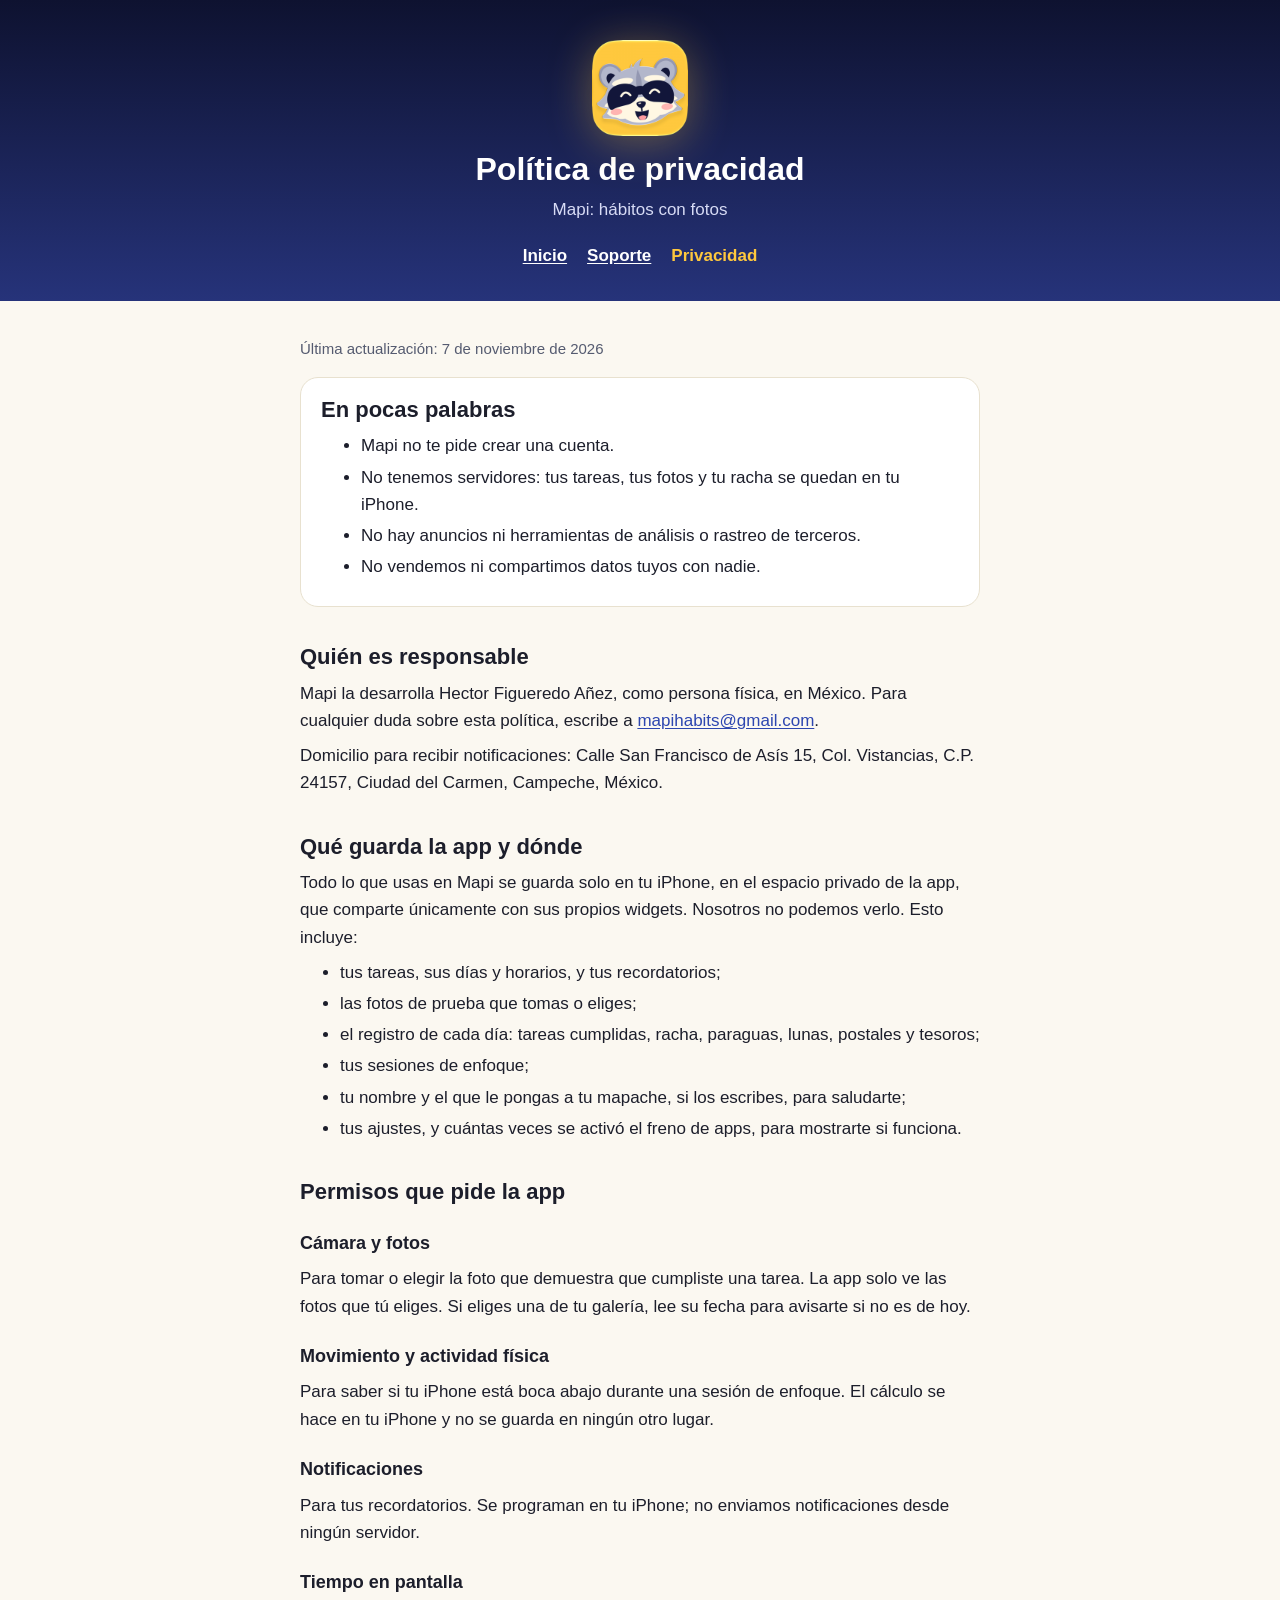
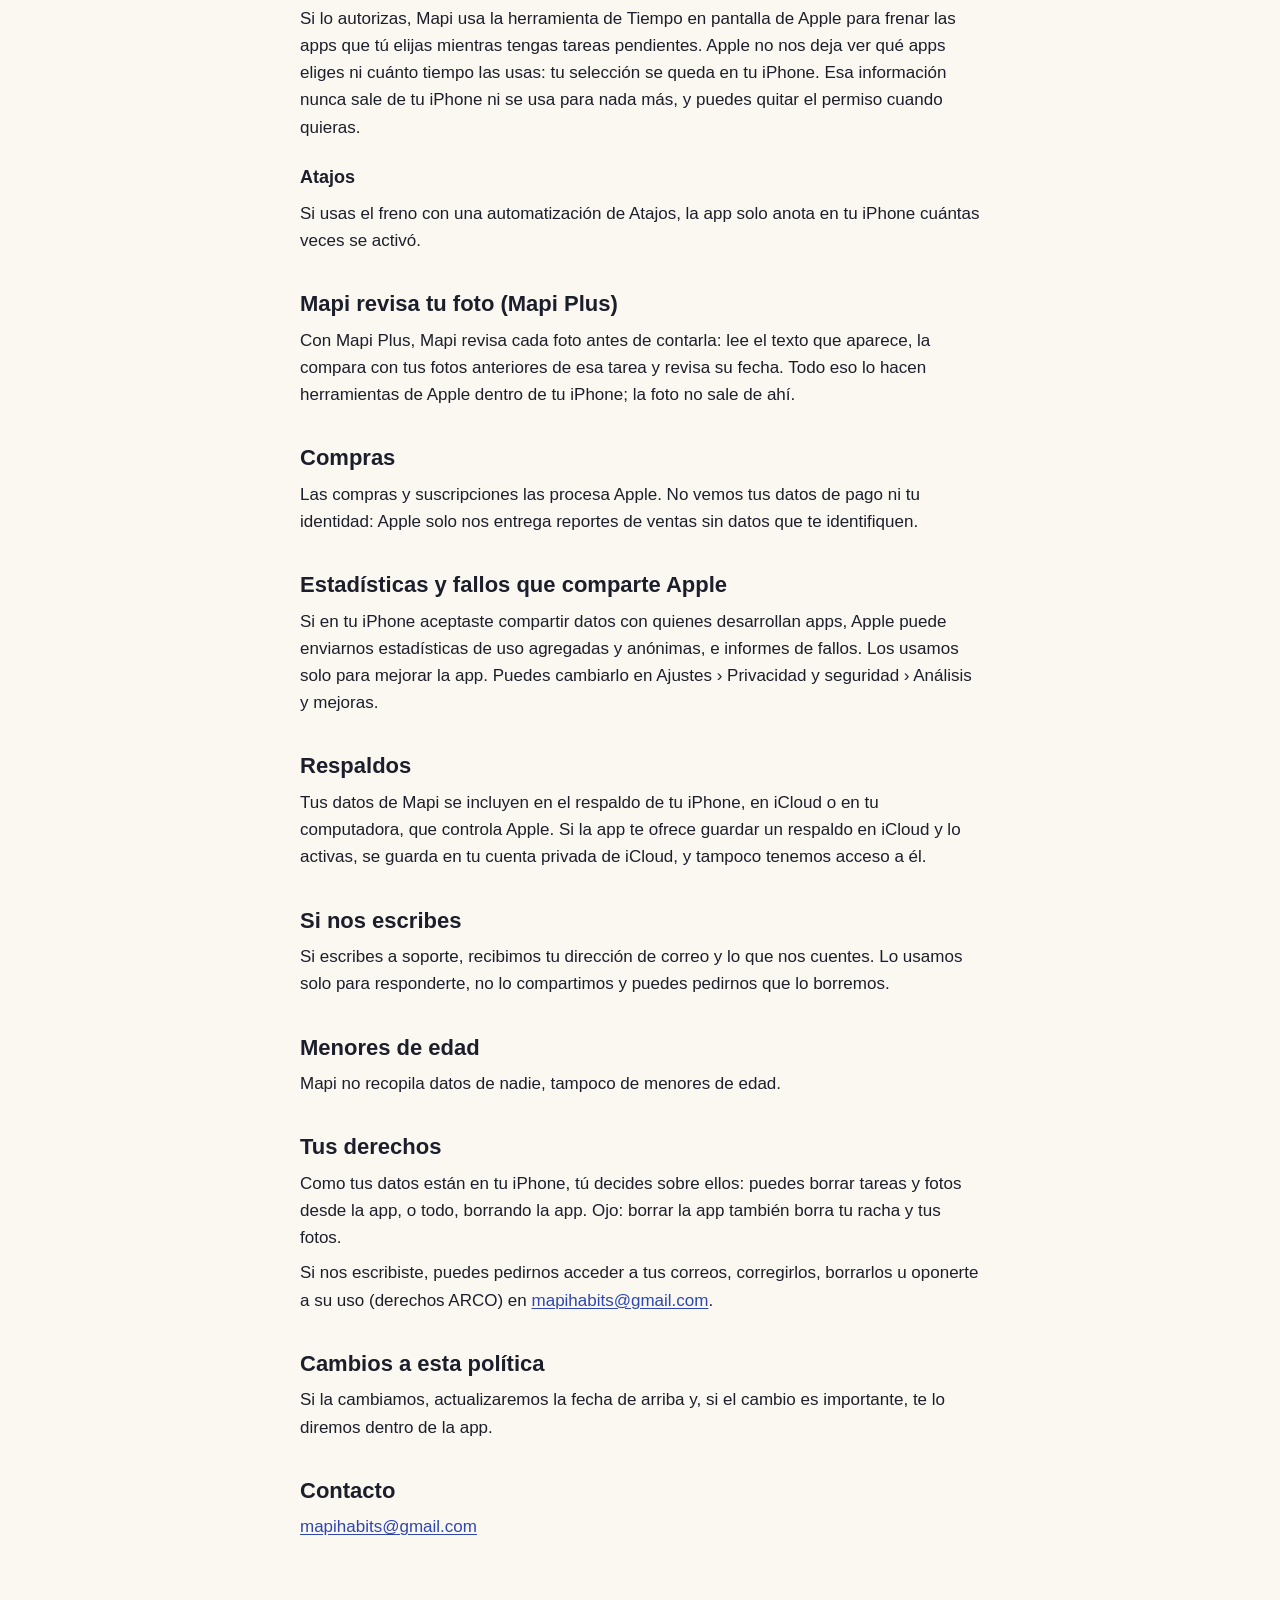
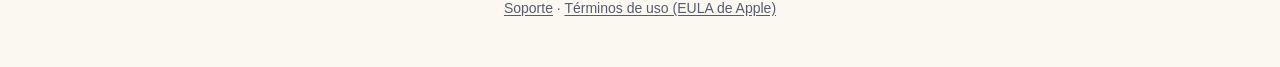
==== privacidad.html @ 9e290de6 "Sitio de Mapi: portada, privacidad y soporte Co-Authored-By: Claude Opus 5.5 <noreply@anthropic.com>" ====
<!DOCTYPE html>
<html lang="es-MX">
<head>
  <meta charset="utf-8">
  <meta name="viewport" content="width=device-width, initial-scale=1">
  <title>Política de privacidad · Mapi: hábitos con fotos</title>
  <meta name="description" content="Cómo cuida tus datos Mapi: hábitos con fotos. Sin cuentas, sin servidores y sin anuncios: todo se queda en tu iPhone.">
  <link rel="icon" href="mapi.png">
  <link rel="stylesheet" href="estilo.css">
</head>
<body>
  <header class="cielo">
    <img src="mapi.png" alt="">
    <h1>Política de privacidad</h1>
    <p>Mapi: hábitos con fotos</p>
    <nav aria-label="Páginas">
      <a href="index.html">Inicio</a>
      <a href="soporte.html">Soporte</a>
      <a href="privacidad.html" aria-current="page">Privacidad</a>
    </nav>
  </header>

  <main>
    <p class="nota">Última actualización: 7 de noviembre de 2026</p>

    <section class="tarjeta">
      <h2>En pocas palabras</h2>
      <ul>
        <li>Mapi no te pide crear una cuenta.</li>
        <li>No tenemos servidores: tus tareas, tus fotos y tu racha se quedan en tu iPhone.</li>
        <li>No hay anuncios ni herramientas de análisis o rastreo de terceros.</li>
        <li>No vendemos ni compartimos datos tuyos con nadie.</li>
      </ul>
    </section>

    <h2>Quién es responsable</h2>
    <p>Mapi la desarrolla Hector Figueredo Añez, como persona física, en México. Para cualquier duda sobre esta política, escribe a <a href="mailto:mapihabits@gmail.com">mapihabits@gmail.com</a>.</p>
    <p>Domicilio para recibir notificaciones: Calle San Francisco de Asís 15, Col. Vistancias, C.P. 24157, Ciudad del Carmen, Campeche, México.</p>

    <h2>Qué guarda la app y dónde</h2>
    <p>Todo lo que usas en Mapi se guarda solo en tu iPhone, en el espacio privado de la app, que comparte únicamente con sus propios widgets. Nosotros no podemos verlo. Esto incluye:</p>
    <ul>
      <li>tus tareas, sus días y horarios, y tus recordatorios;</li>
      <li>las fotos de prueba que tomas o eliges;</li>
      <li>el registro de cada día: tareas cumplidas, racha, paraguas, lunas, postales y tesoros;</li>
      <li>tus sesiones de enfoque;</li>
      <li>tu nombre y el que le pongas a tu mapache, si los escribes, para saludarte;</li>
      <li>tus ajustes, y cuántas veces se activó el freno de apps, para mostrarte si funciona.</li>
    </ul>

    <h2>Permisos que pide la app</h2>
    <h3>Cámara y fotos</h3>
    <p>Para tomar o elegir la foto que demuestra que cumpliste una tarea. La app solo ve las fotos que tú eliges. Si eliges una de tu galería, lee su fecha para avisarte si no es de hoy.</p>
    <h3>Movimiento y actividad física</h3>
    <p>Para saber si tu iPhone está boca abajo durante una sesión de enfoque. El cálculo se hace en tu iPhone y no se guarda en ningún otro lugar.</p>
    <h3>Notificaciones</h3>
    <p>Para tus recordatorios. Se programan en tu iPhone; no enviamos notificaciones desde ningún servidor.</p>
    <h3>Tiempo en pantalla</h3>
    <p>Si lo autorizas, Mapi usa la herramienta de Tiempo en pantalla de Apple para frenar las apps que tú elijas mientras tengas tareas pendientes. Apple no nos deja ver qué apps eliges ni cuánto tiempo las usas: tu selección se queda en tu iPhone. Esa información nunca sale de tu iPhone ni se usa para nada más, y puedes quitar el permiso cuando quieras.</p>
    <h3>Atajos</h3>
    <p>Si usas el freno con una automatización de Atajos, la app solo anota en tu iPhone cuántas veces se activó.</p>

    <h2>Mapi revisa tu foto (Mapi Plus)</h2>
    <p>Con Mapi Plus, Mapi revisa cada foto antes de contarla: lee el texto que aparece, la compara con tus fotos anteriores de esa tarea y revisa su fecha. Todo eso lo hacen herramientas de Apple dentro de tu iPhone; la foto no sale de ahí.</p>

    <h2>Compras</h2>
    <p>Las compras y suscripciones las procesa Apple. No vemos tus datos de pago ni tu identidad: Apple solo nos entrega reportes de ventas sin datos que te identifiquen.</p>

    <h2>Estadísticas y fallos que comparte Apple</h2>
    <p>Si en tu iPhone aceptaste compartir datos con quienes desarrollan apps, Apple puede enviarnos estadísticas de uso agregadas y anónimas, e informes de fallos. Los usamos solo para mejorar la app. Puedes cambiarlo en Ajustes › Privacidad y seguridad › Análisis y mejoras.</p>

    <h2>Respaldos</h2>
    <p>Tus datos de Mapi se incluyen en el respaldo de tu iPhone, en iCloud o en tu computadora, que controla Apple. Si la app te ofrece guardar un respaldo en iCloud y lo activas, se guarda en tu cuenta privada de iCloud, y tampoco tenemos acceso a él.</p>

    <h2>Si nos escribes</h2>
    <p>Si escribes a soporte, recibimos tu dirección de correo y lo que nos cuentes. Lo usamos solo para responderte, no lo compartimos y puedes pedirnos que lo borremos.</p>

    <h2>Menores de edad</h2>
    <p>Mapi no recopila datos de nadie, tampoco de menores de edad.</p>

    <h2>Tus derechos</h2>
    <p>Como tus datos están en tu iPhone, tú decides sobre ellos: puedes borrar tareas y fotos desde la app, o todo, borrando la app. Ojo: borrar la app también borra tu racha y tus fotos.</p>
    <p>Si nos escribiste, puedes pedirnos acceder a tus correos, corregirlos, borrarlos u oponerte a su uso (derechos ARCO) en <a href="mailto:mapihabits@gmail.com">mapihabits@gmail.com</a>.</p>

    <h2>Cambios a esta política</h2>
    <p>Si la cambiamos, actualizaremos la fecha de arriba y, si el cambio es importante, te lo diremos dentro de la app.</p>

    <h2>Contacto</h2>
    <p><a href="mailto:mapihabits@gmail.com">mapihabits@gmail.com</a></p>
  </main>

  <footer>
    <p><a href="soporte.html">Soporte</a> · <a href="https://www.apple.com/legal/internet-services/itunes/dev/stdeula/">Términos de uso (EULA de Apple)</a></p>
  </footer>
</body>
</html>
---- estilo.css ----
/* Mapi: hábitos con fotos. Estilo compartido de la portada, la privacidad y el soporte. */
:root {
  color-scheme: light dark;
  --cielo-1: #0E1230;
  --cielo-2: #26337A;
  --luna: #FFC83D;
  --fondo: #FBF8F1;
  --tarjeta: #FFFFFF;
  --texto: #1C1E2B;
  --suave: #555B70;
  --borde: #E8E1CF;
  --enlace: #2D46B0;
  --pendiente: #FFE9A6;
}

@media (prefers-color-scheme: dark) {
  :root {
    --fondo: #0B0F28;
    --tarjeta: #151A3D;
    --texto: #F3F1EA;
    --suave: #B9BCD0;
    --borde: #283063;
    --enlace: #FFD666;
    --pendiente: #5A4710;
  }
}

* { box-sizing: border-box; }

body {
  margin: 0;
  background: var(--fondo);
  color: var(--texto);
  font: 17px/1.6 -apple-system, BlinkMacSystemFont, "Segoe UI", Roboto, "Helvetica Neue", Arial, sans-serif;
  -webkit-text-size-adjust: 100%;
}

a { color: var(--enlace); text-underline-offset: 2px; }
a:focus-visible, summary:focus-visible {
  outline: 3px solid var(--luna);
  outline-offset: 2px;
  border-radius: 4px;
}

.cielo {
  background: linear-gradient(180deg, var(--cielo-1) 0%, var(--cielo-2) 100%);
  color: #FFFFFF;
  text-align: center;
  padding: 40px 20px 32px;
}
.cielo img {
  display: block;
  width: 96px;
  height: 96px;
  margin: 0 auto 14px;
  filter: drop-shadow(0 6px 22px rgba(255, 200, 61, 0.35));
}
.cielo h1 {
  margin: 0;
  font-family: ui-rounded, "SF Pro Rounded", -apple-system, BlinkMacSystemFont, sans-serif;
  font-weight: 800;
  font-size: 32px;
  line-height: 1.2;
}
.cielo p { margin: 8px 0 0; color: #D7DBF5; }
.cielo nav {
  display: flex;
  flex-wrap: wrap;
  justify-content: center;
  gap: 8px 20px;
  margin-top: 18px;
}
.cielo nav a { color: #FFFFFF; font-weight: 600; }
.cielo nav a[aria-current="page"] { color: var(--luna); text-decoration: none; }

main { max-width: 720px; margin: 0 auto; padding: 28px 20px 40px; overflow-wrap: break-word; }

h2 {
  font-family: ui-rounded, "SF Pro Rounded", -apple-system, BlinkMacSystemFont, sans-serif;
  font-weight: 800;
  font-size: 22px;
  line-height: 1.3;
  margin: 36px 0 8px;
}
h3 { font-size: 18px; margin: 22px 0 4px; }
p, ul { margin: 8px 0; }
li { margin: 4px 0; }

.tarjeta {
  background: var(--tarjeta);
  border: 1px solid var(--borde);
  border-radius: 18px;
  padding: 18px 20px;
  margin: 16px 0;
}
.tarjeta > h2:first-child { margin-top: 0; }

.nota { color: var(--suave); font-size: 15px; }

mark.pendiente {
  background: var(--pendiente);
  color: inherit;
  padding: 0 4px;
  border-radius: 4px;
}

details { border-top: 1px solid var(--borde); padding: 12px 0; }
details:last-of-type { border-bottom: 1px solid var(--borde); }
summary { cursor: pointer; font-weight: 600; }
details p { margin: 8px 0 0; }

footer {
  max-width: 720px;
  margin: 0 auto;
  padding: 0 20px 40px;
  color: var(--suave);
  font-size: 14px;
  text-align: center;
}
footer a { color: var(--suave); }
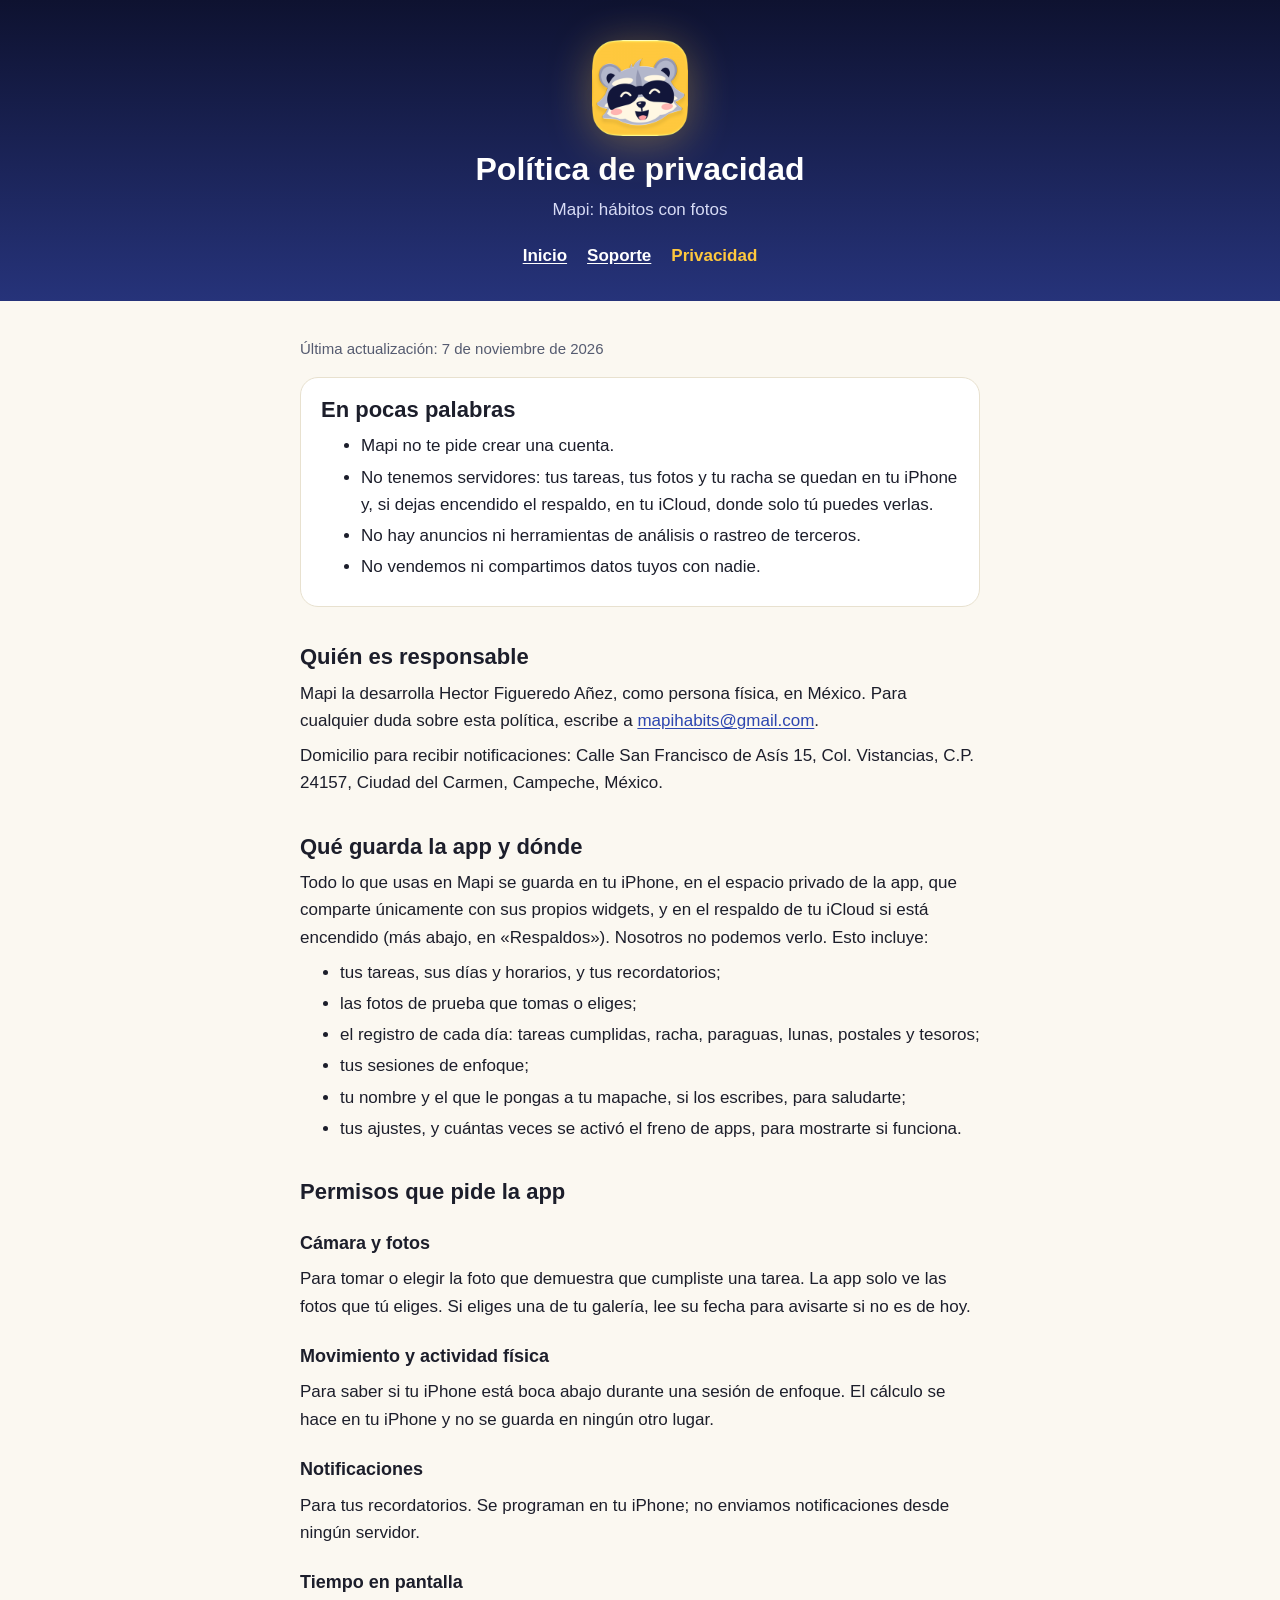
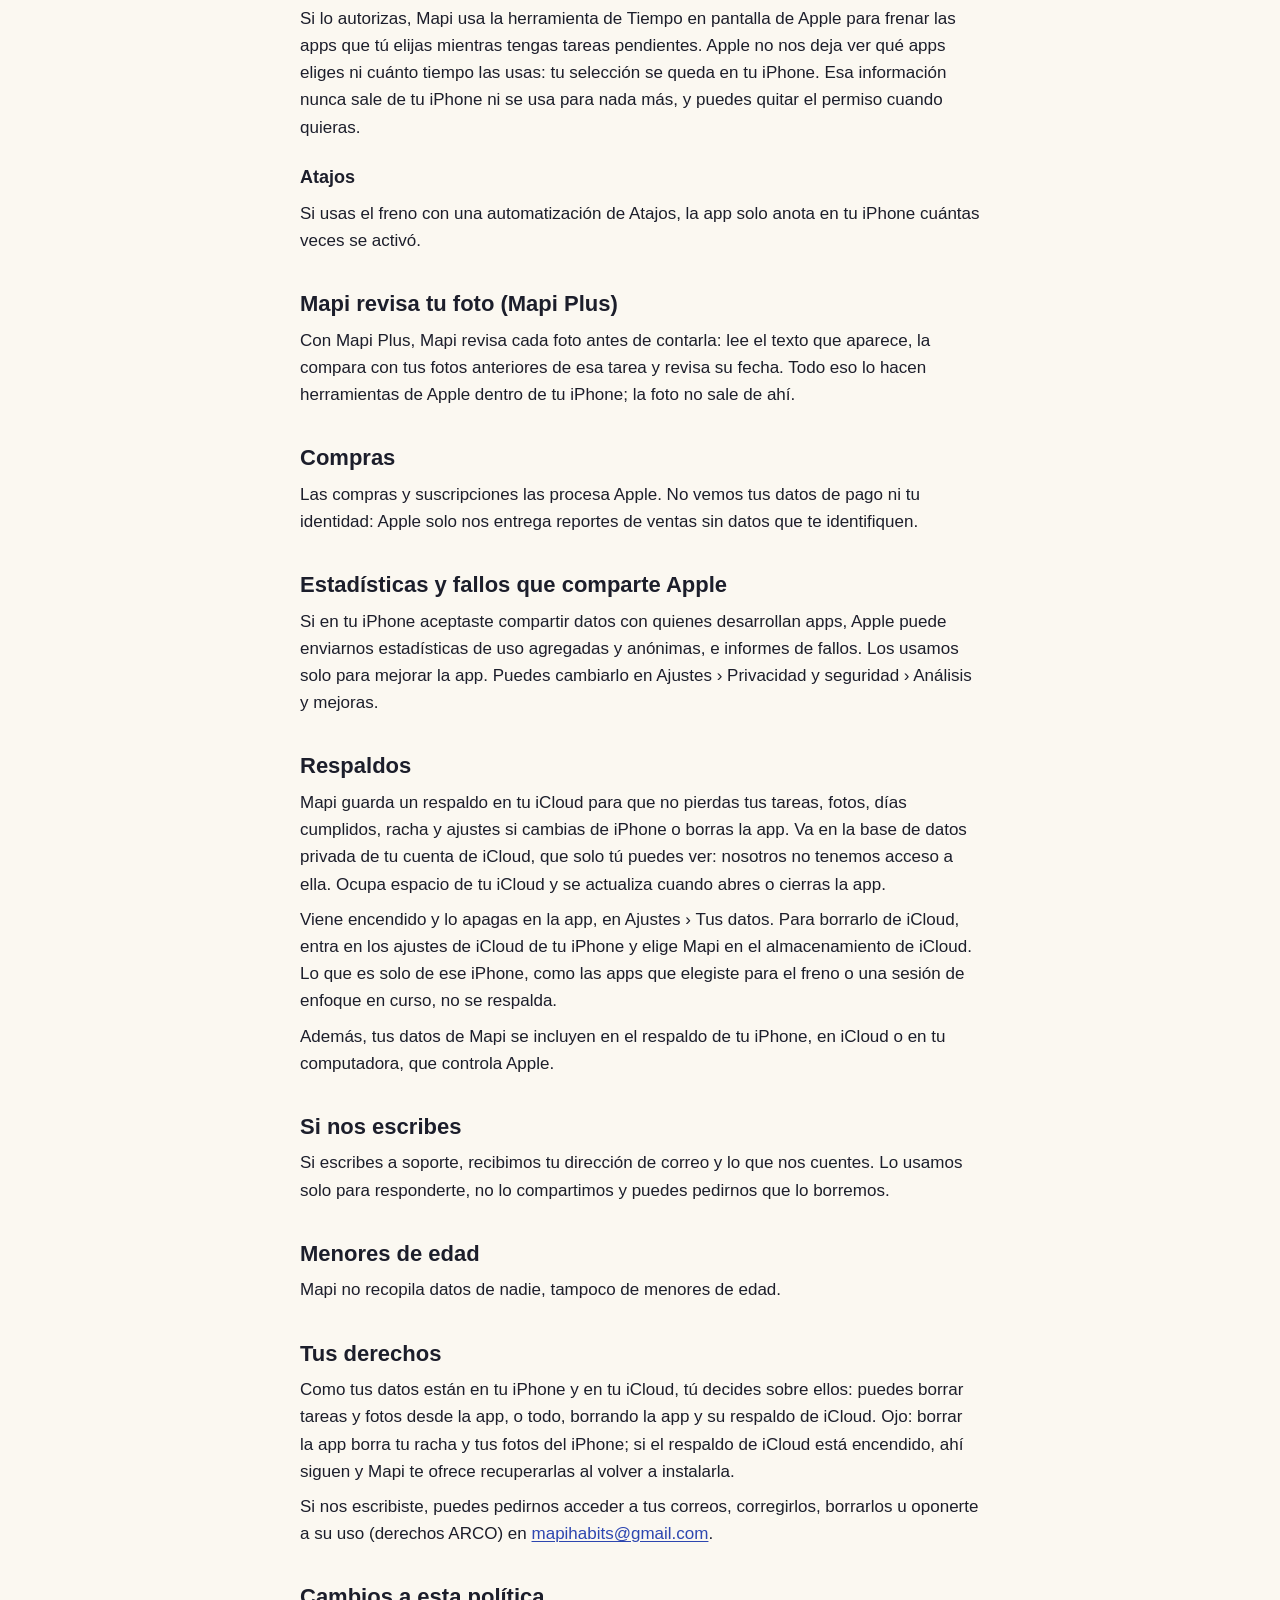
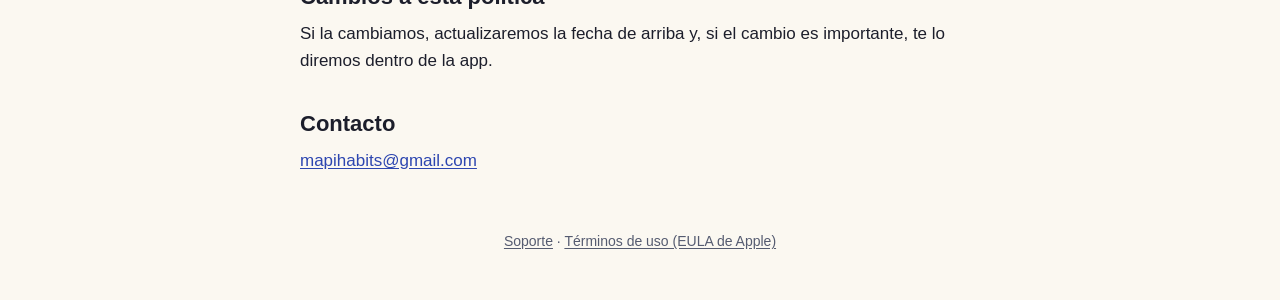
==== commit 0b15497f: "Respaldo en iCloud en la política, el soporte y la portada" ====
--- a/privacidad.html
+++ b/privacidad.html
@@ -4,7 +4,7 @@
   <meta charset="utf-8">
   <meta name="viewport" content="width=device-width, initial-scale=1">
   <title>Política de privacidad · Mapi: hábitos con fotos</title>
-  <meta name="description" content="Cómo cuida tus datos Mapi: hábitos con fotos. Sin cuentas, sin servidores y sin anuncios: todo se queda en tu iPhone.">
+  <meta name="description" content="Cómo cuida tus datos Mapi: hábitos con fotos. Sin cuentas, sin servidores y sin anuncios: tus datos se quedan en tu iPhone y en tu iCloud.">
   <link rel="icon" href="mapi.png">
   <link rel="stylesheet" href="estilo.css">
 </head>
@@ -27,7 +27,7 @@
       <h2>En pocas palabras</h2>
       <ul>
         <li>Mapi no te pide crear una cuenta.</li>
-        <li>No tenemos servidores: tus tareas, tus fotos y tu racha se quedan en tu iPhone.</li>
+        <li>No tenemos servidores: tus tareas, tus fotos y tu racha se quedan en tu iPhone y, si dejas encendido el respaldo, en tu iCloud, donde solo tú puedes verlas.</li>
         <li>No hay anuncios ni herramientas de análisis o rastreo de terceros.</li>
         <li>No vendemos ni compartimos datos tuyos con nadie.</li>
       </ul>
@@ -38,7 +38,7 @@
     <p>Domicilio para recibir notificaciones: Calle San Francisco de Asís 15, Col. Vistancias, C.P. 24157, Ciudad del Carmen, Campeche, México.</p>
 
     <h2>Qué guarda la app y dónde</h2>
-    <p>Todo lo que usas en Mapi se guarda solo en tu iPhone, en el espacio privado de la app, que comparte únicamente con sus propios widgets. Nosotros no podemos verlo. Esto incluye:</p>
+    <p>Todo lo que usas en Mapi se guarda en tu iPhone, en el espacio privado de la app, que comparte únicamente con sus propios widgets, y en el respaldo de tu iCloud si está encendido (más abajo, en «Respaldos»). Nosotros no podemos verlo. Esto incluye:</p>
     <ul>
       <li>tus tareas, sus días y horarios, y tus recordatorios;</li>
       <li>las fotos de prueba que tomas o eliges;</li>
@@ -70,7 +70,9 @@
     <p>Si en tu iPhone aceptaste compartir datos con quienes desarrollan apps, Apple puede enviarnos estadísticas de uso agregadas y anónimas, e informes de fallos. Los usamos solo para mejorar la app. Puedes cambiarlo en Ajustes › Privacidad y seguridad › Análisis y mejoras.</p>
 
     <h2>Respaldos</h2>
-    <p>Tus datos de Mapi se incluyen en el respaldo de tu iPhone, en iCloud o en tu computadora, que controla Apple. Si la app te ofrece guardar un respaldo en iCloud y lo activas, se guarda en tu cuenta privada de iCloud, y tampoco tenemos acceso a él.</p>
+    <p>Mapi guarda un respaldo en tu iCloud para que no pierdas tus tareas, fotos, días cumplidos, racha y ajustes si cambias de iPhone o borras la app. Va en la base de datos privada de tu cuenta de iCloud, que solo tú puedes ver: nosotros no tenemos acceso a ella. Ocupa espacio de tu iCloud y se actualiza cuando abres o cierras la app.</p>
+    <p>Viene encendido y lo apagas en la app, en Ajustes › Tus datos. Para borrarlo de iCloud, entra en los ajustes de iCloud de tu iPhone y elige Mapi en el almacenamiento de iCloud. Lo que es solo de ese iPhone, como las apps que elegiste para el freno o una sesión de enfoque en curso, no se respalda.</p>
+    <p>Además, tus datos de Mapi se incluyen en el respaldo de tu iPhone, en iCloud o en tu computadora, que controla Apple.</p>
 
     <h2>Si nos escribes</h2>
     <p>Si escribes a soporte, recibimos tu dirección de correo y lo que nos cuentes. Lo usamos solo para responderte, no lo compartimos y puedes pedirnos que lo borremos.</p>
@@ -79,7 +81,7 @@
     <p>Mapi no recopila datos de nadie, tampoco de menores de edad.</p>
 
     <h2>Tus derechos</h2>
-    <p>Como tus datos están en tu iPhone, tú decides sobre ellos: puedes borrar tareas y fotos desde la app, o todo, borrando la app. Ojo: borrar la app también borra tu racha y tus fotos.</p>
+    <p>Como tus datos están en tu iPhone y en tu iCloud, tú decides sobre ellos: puedes borrar tareas y fotos desde la app, o todo, borrando la app y su respaldo de iCloud. Ojo: borrar la app borra tu racha y tus fotos del iPhone; si el respaldo de iCloud está encendido, ahí siguen y Mapi te ofrece recuperarlas al volver a instalarla.</p>
     <p>Si nos escribiste, puedes pedirnos acceder a tus correos, corregirlos, borrarlos u oponerte a su uso (derechos ARCO) en <a href="mailto:mapihabits@gmail.com">mapihabits@gmail.com</a>.</p>
 
     <h2>Cambios a esta política</h2>
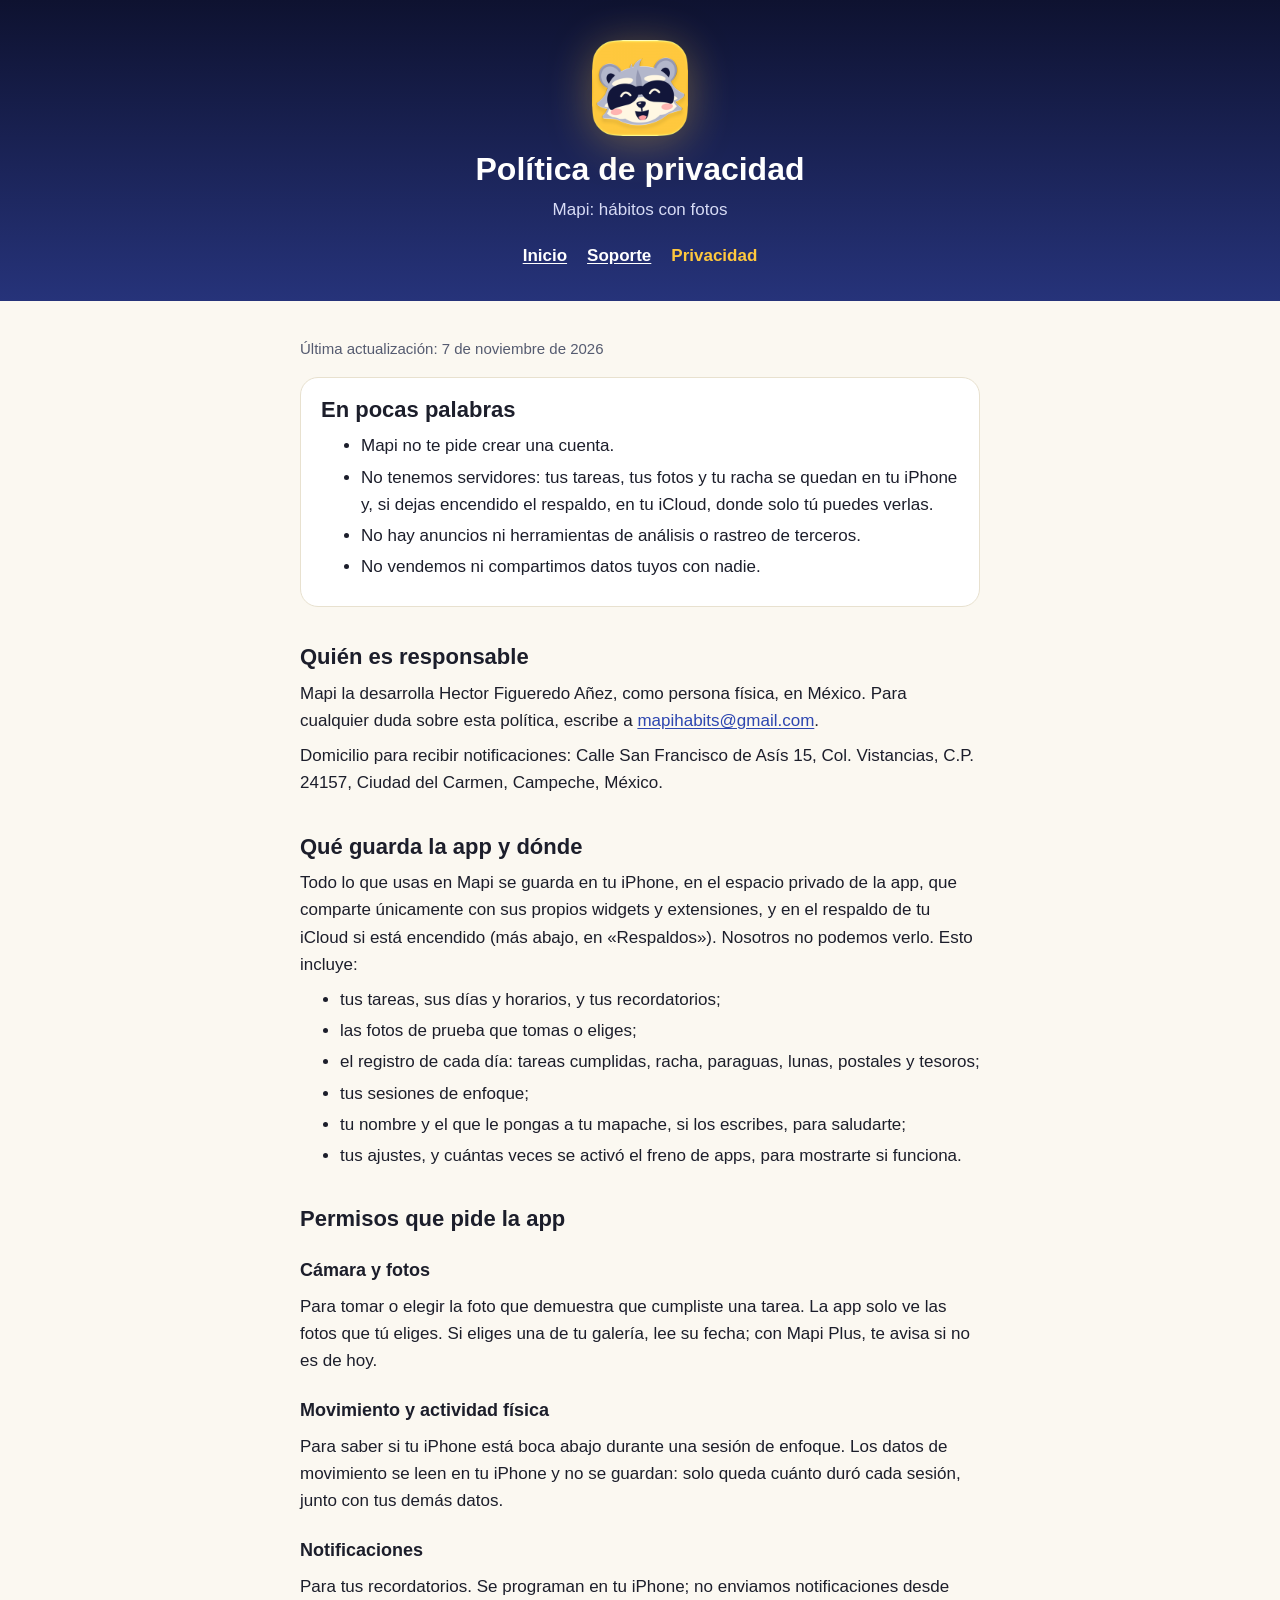
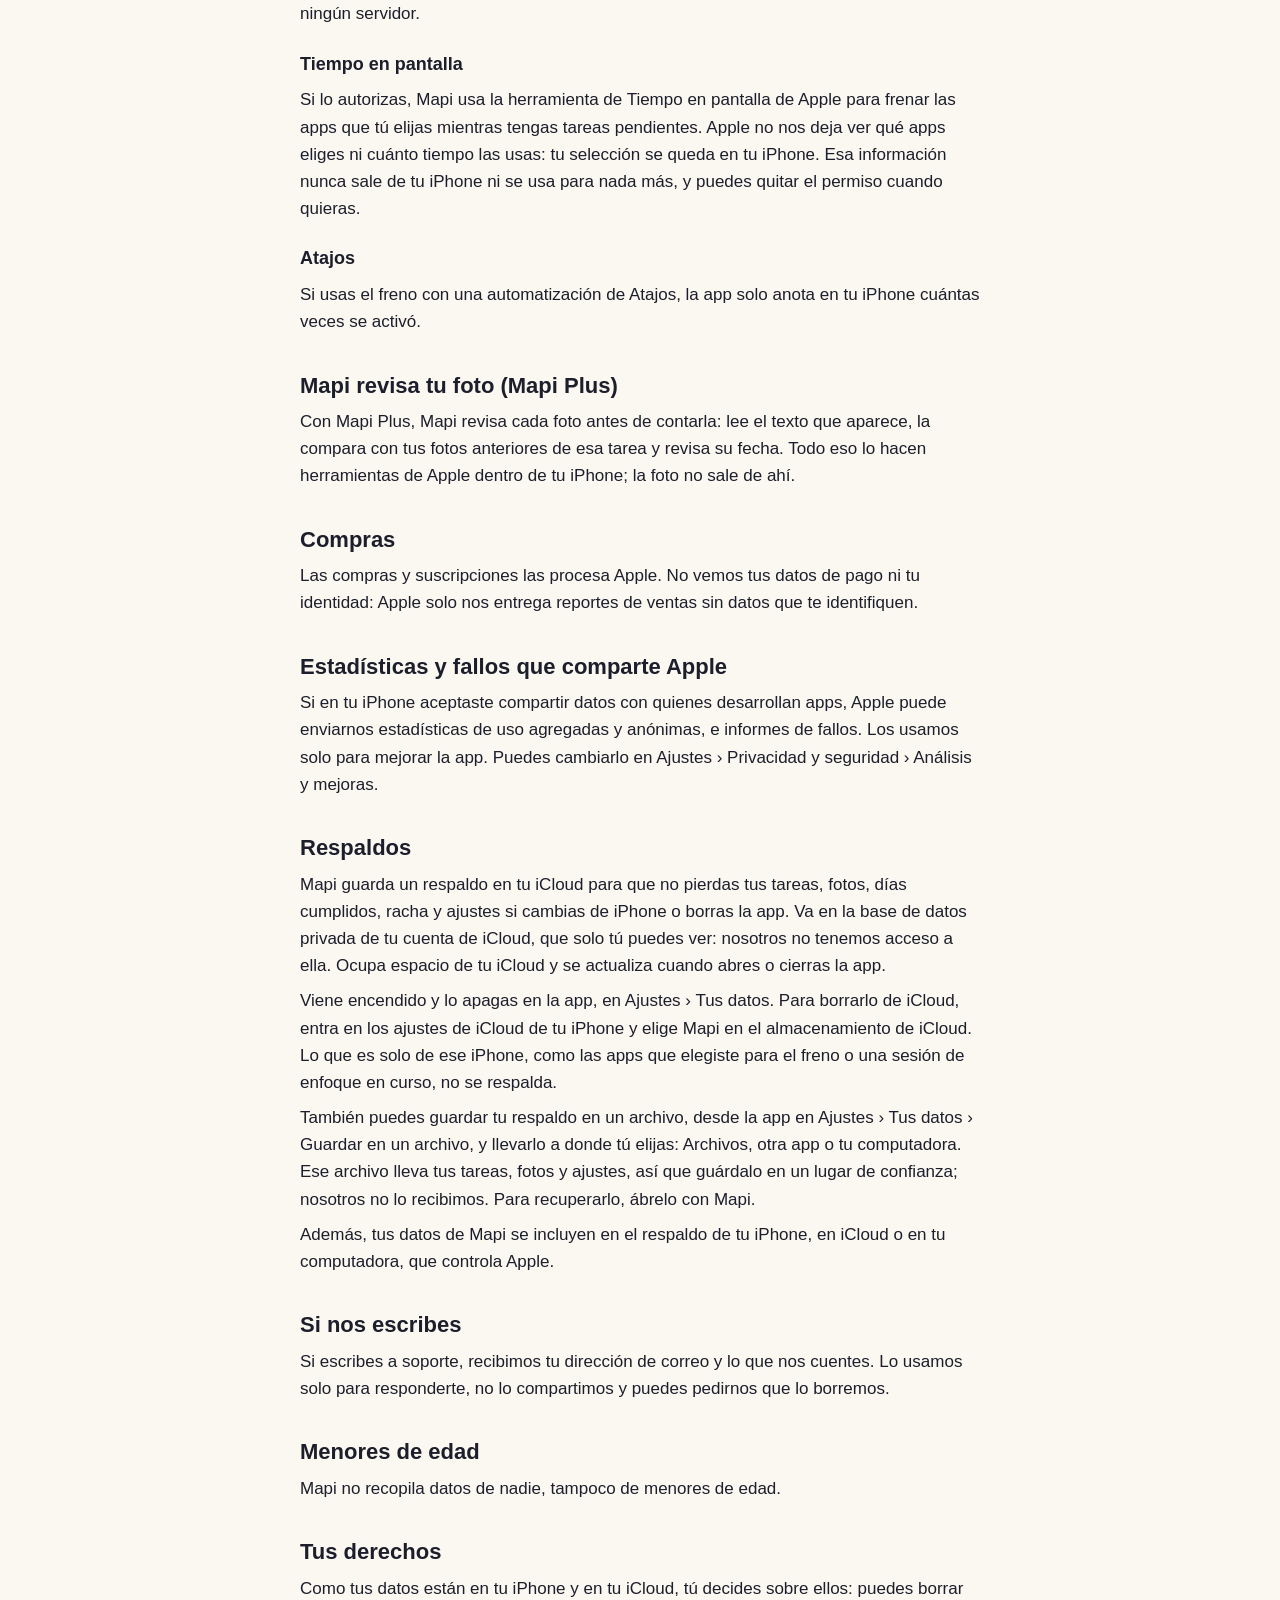
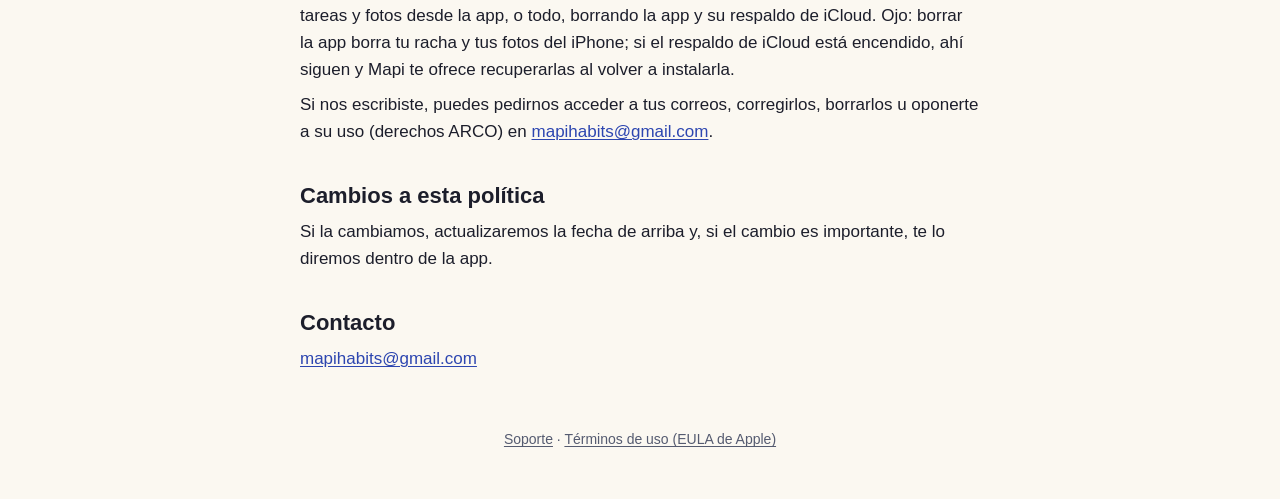
==== commit 4886801e: "Archivo de respaldo y 4 precisiones en la política y el soporte Co-Authored-By: Claude Opus 5.5 <nor" ====
--- a/privacidad.html
+++ b/privacidad.html
@@ -38,7 +38,7 @@
     <p>Domicilio para recibir notificaciones: Calle San Francisco de Asís 15, Col. Vistancias, C.P. 24157, Ciudad del Carmen, Campeche, México.</p>
 
     <h2>Qué guarda la app y dónde</h2>
-    <p>Todo lo que usas en Mapi se guarda en tu iPhone, en el espacio privado de la app, que comparte únicamente con sus propios widgets, y en el respaldo de tu iCloud si está encendido (más abajo, en «Respaldos»). Nosotros no podemos verlo. Esto incluye:</p>
+    <p>Todo lo que usas en Mapi se guarda en tu iPhone, en el espacio privado de la app, que comparte únicamente con sus propios widgets y extensiones, y en el respaldo de tu iCloud si está encendido (más abajo, en «Respaldos»). Nosotros no podemos verlo. Esto incluye:</p>
     <ul>
       <li>tus tareas, sus días y horarios, y tus recordatorios;</li>
       <li>las fotos de prueba que tomas o eliges;</li>
@@ -50,9 +50,9 @@
 
     <h2>Permisos que pide la app</h2>
     <h3>Cámara y fotos</h3>
-    <p>Para tomar o elegir la foto que demuestra que cumpliste una tarea. La app solo ve las fotos que tú eliges. Si eliges una de tu galería, lee su fecha para avisarte si no es de hoy.</p>
+    <p>Para tomar o elegir la foto que demuestra que cumpliste una tarea. La app solo ve las fotos que tú eliges. Si eliges una de tu galería, lee su fecha; con Mapi Plus, te avisa si no es de hoy.</p>
     <h3>Movimiento y actividad física</h3>
-    <p>Para saber si tu iPhone está boca abajo durante una sesión de enfoque. El cálculo se hace en tu iPhone y no se guarda en ningún otro lugar.</p>
+    <p>Para saber si tu iPhone está boca abajo durante una sesión de enfoque. Los datos de movimiento se leen en tu iPhone y no se guardan: solo queda cuánto duró cada sesión, junto con tus demás datos.</p>
     <h3>Notificaciones</h3>
     <p>Para tus recordatorios. Se programan en tu iPhone; no enviamos notificaciones desde ningún servidor.</p>
     <h3>Tiempo en pantalla</h3>
@@ -72,6 +72,7 @@
     <h2>Respaldos</h2>
     <p>Mapi guarda un respaldo en tu iCloud para que no pierdas tus tareas, fotos, días cumplidos, racha y ajustes si cambias de iPhone o borras la app. Va en la base de datos privada de tu cuenta de iCloud, que solo tú puedes ver: nosotros no tenemos acceso a ella. Ocupa espacio de tu iCloud y se actualiza cuando abres o cierras la app.</p>
     <p>Viene encendido y lo apagas en la app, en Ajustes › Tus datos. Para borrarlo de iCloud, entra en los ajustes de iCloud de tu iPhone y elige Mapi en el almacenamiento de iCloud. Lo que es solo de ese iPhone, como las apps que elegiste para el freno o una sesión de enfoque en curso, no se respalda.</p>
+    <p>También puedes guardar tu respaldo en un archivo, desde la app en Ajustes › Tus datos › Guardar en un archivo, y llevarlo a donde tú elijas: Archivos, otra app o tu computadora. Ese archivo lleva tus tareas, fotos y ajustes, así que guárdalo en un lugar de confianza; nosotros no lo recibimos. Para recuperarlo, ábrelo con Mapi.</p>
     <p>Además, tus datos de Mapi se incluyen en el respaldo de tu iPhone, en iCloud o en tu computadora, que controla Apple.</p>
 
     <h2>Si nos escribes</h2>
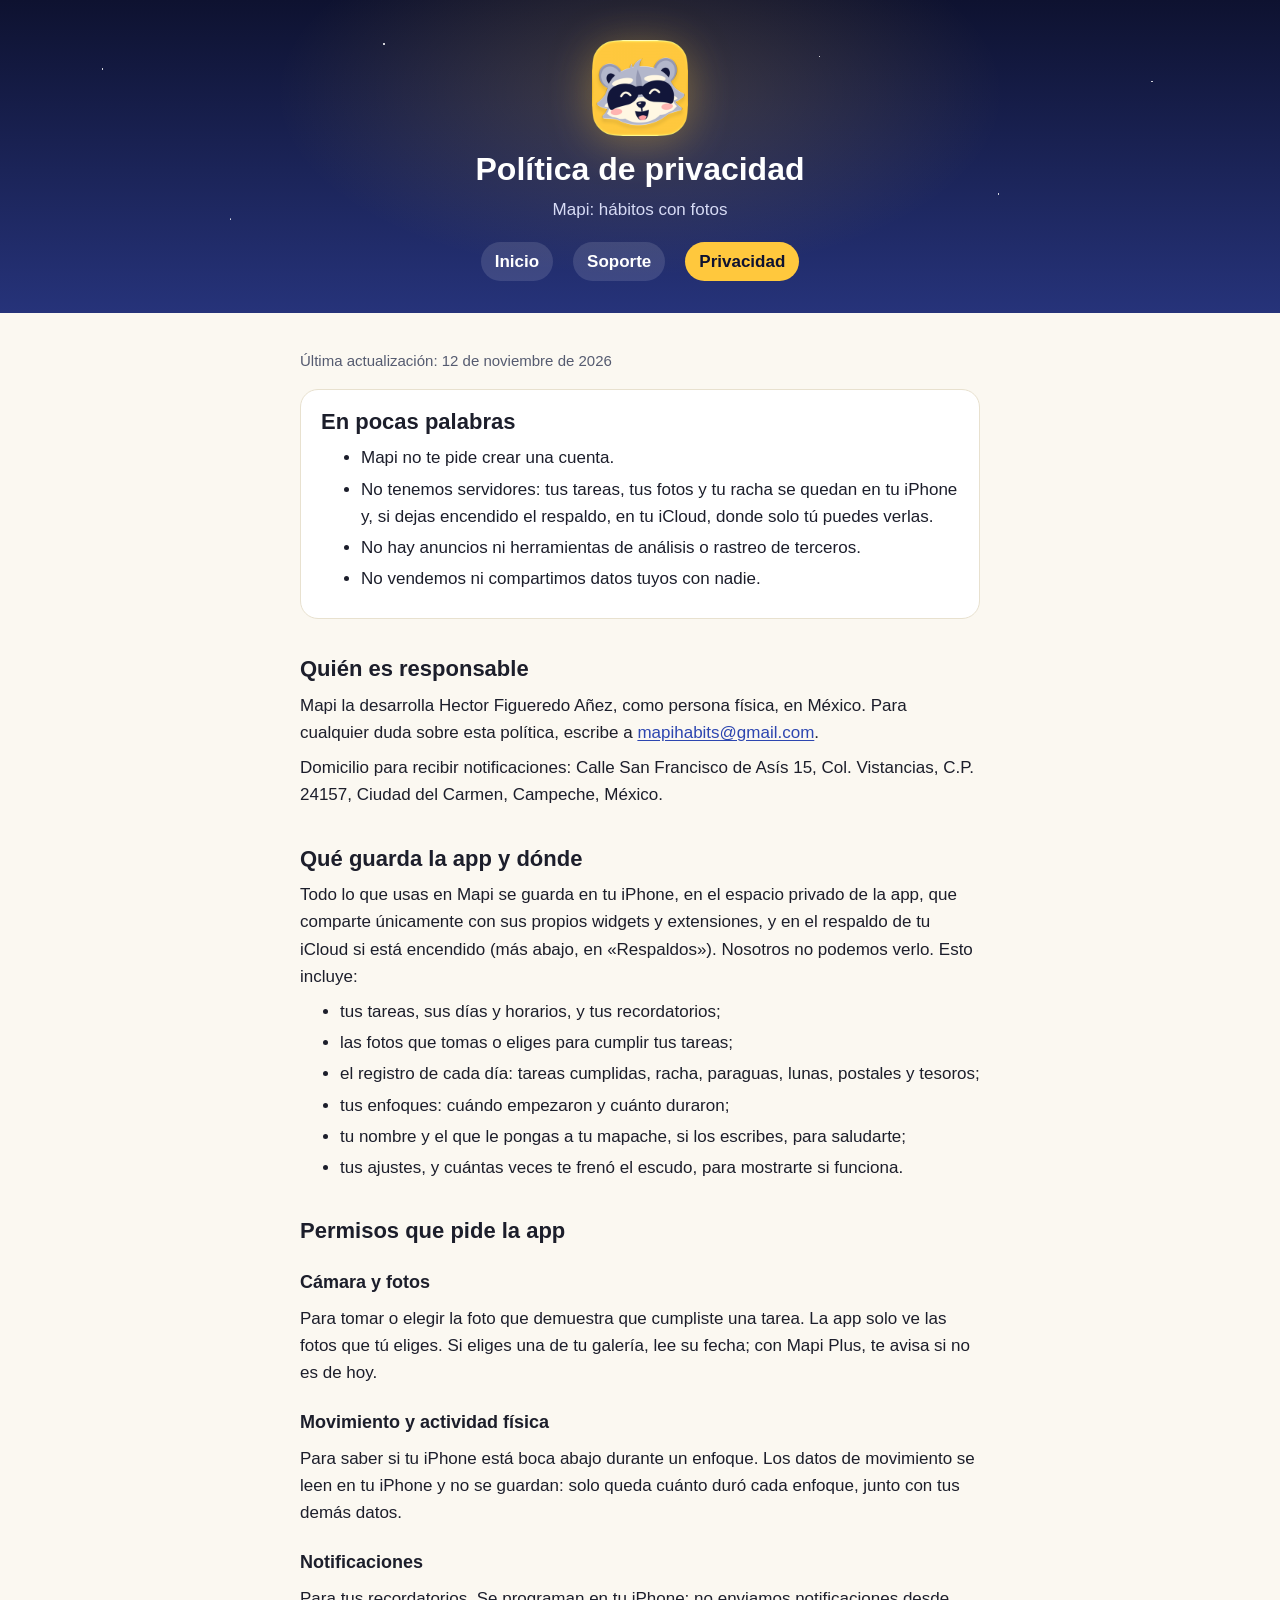
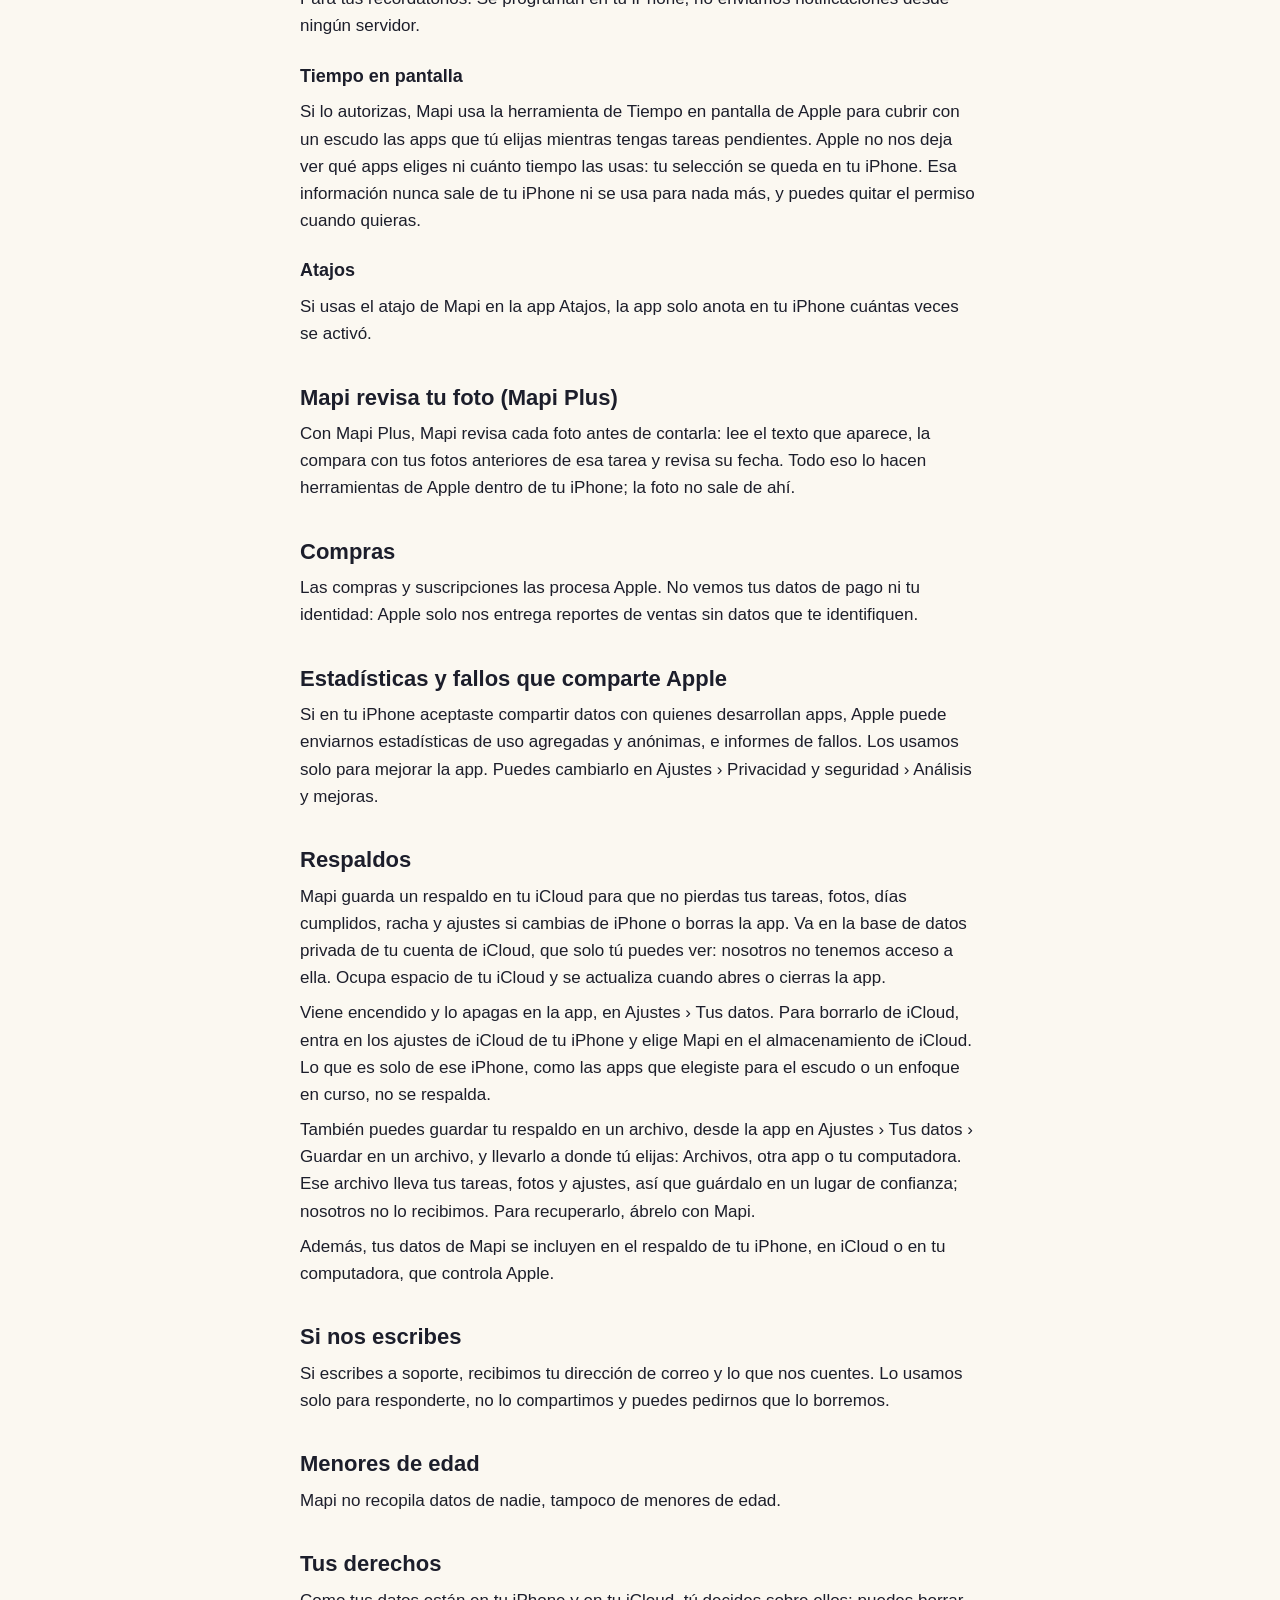
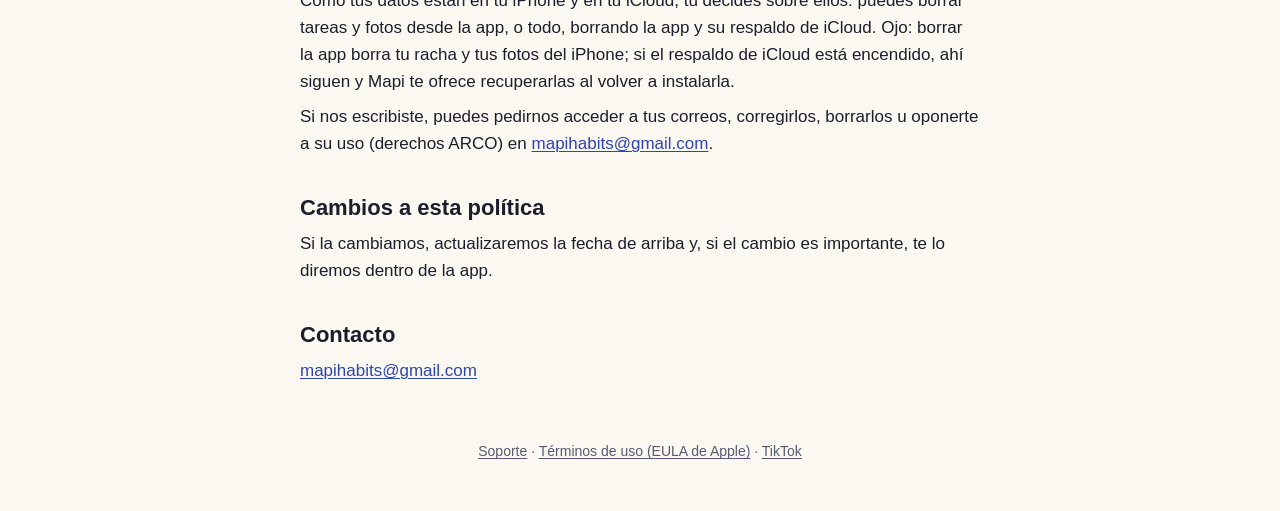
==== commit b203a477: "Portada nueva y textos al día en soporte y privacidad La portada ahora es una página visual con la n" ====
--- a/privacidad.html
+++ b/privacidad.html
@@ -21,7 +21,7 @@
   </header>
 
   <main>
-    <p class="nota">Última actualización: 7 de noviembre de 2026</p>
+    <p class="nota">Última actualización: 12 de noviembre de 2026</p>
 
     <section class="tarjeta">
       <h2>En pocas palabras</h2>
@@ -41,24 +41,24 @@
     <p>Todo lo que usas en Mapi se guarda en tu iPhone, en el espacio privado de la app, que comparte únicamente con sus propios widgets y extensiones, y en el respaldo de tu iCloud si está encendido (más abajo, en «Respaldos»). Nosotros no podemos verlo. Esto incluye:</p>
     <ul>
       <li>tus tareas, sus días y horarios, y tus recordatorios;</li>
-      <li>las fotos de prueba que tomas o eliges;</li>
+      <li>las fotos que tomas o eliges para cumplir tus tareas;</li>
       <li>el registro de cada día: tareas cumplidas, racha, paraguas, lunas, postales y tesoros;</li>
-      <li>tus sesiones de enfoque;</li>
+      <li>tus enfoques: cuándo empezaron y cuánto duraron;</li>
       <li>tu nombre y el que le pongas a tu mapache, si los escribes, para saludarte;</li>
-      <li>tus ajustes, y cuántas veces se activó el freno de apps, para mostrarte si funciona.</li>
+      <li>tus ajustes, y cuántas veces te frenó el escudo, para mostrarte si funciona.</li>
     </ul>
 
     <h2>Permisos que pide la app</h2>
     <h3>Cámara y fotos</h3>
     <p>Para tomar o elegir la foto que demuestra que cumpliste una tarea. La app solo ve las fotos que tú eliges. Si eliges una de tu galería, lee su fecha; con Mapi Plus, te avisa si no es de hoy.</p>
     <h3>Movimiento y actividad física</h3>
-    <p>Para saber si tu iPhone está boca abajo durante una sesión de enfoque. Los datos de movimiento se leen en tu iPhone y no se guardan: solo queda cuánto duró cada sesión, junto con tus demás datos.</p>
+    <p>Para saber si tu iPhone está boca abajo durante un enfoque. Los datos de movimiento se leen en tu iPhone y no se guardan: solo queda cuánto duró cada enfoque, junto con tus demás datos.</p>
     <h3>Notificaciones</h3>
     <p>Para tus recordatorios. Se programan en tu iPhone; no enviamos notificaciones desde ningún servidor.</p>
     <h3>Tiempo en pantalla</h3>
-    <p>Si lo autorizas, Mapi usa la herramienta de Tiempo en pantalla de Apple para frenar las apps que tú elijas mientras tengas tareas pendientes. Apple no nos deja ver qué apps eliges ni cuánto tiempo las usas: tu selección se queda en tu iPhone. Esa información nunca sale de tu iPhone ni se usa para nada más, y puedes quitar el permiso cuando quieras.</p>
+    <p>Si lo autorizas, Mapi usa la herramienta de Tiempo en pantalla de Apple para cubrir con un escudo las apps que tú elijas mientras tengas tareas pendientes. Apple no nos deja ver qué apps eliges ni cuánto tiempo las usas: tu selección se queda en tu iPhone. Esa información nunca sale de tu iPhone ni se usa para nada más, y puedes quitar el permiso cuando quieras.</p>
     <h3>Atajos</h3>
-    <p>Si usas el freno con una automatización de Atajos, la app solo anota en tu iPhone cuántas veces se activó.</p>
+    <p>Si usas el atajo de Mapi en la app Atajos, la app solo anota en tu iPhone cuántas veces se activó.</p>
 
     <h2>Mapi revisa tu foto (Mapi Plus)</h2>
     <p>Con Mapi Plus, Mapi revisa cada foto antes de contarla: lee el texto que aparece, la compara con tus fotos anteriores de esa tarea y revisa su fecha. Todo eso lo hacen herramientas de Apple dentro de tu iPhone; la foto no sale de ahí.</p>
@@ -71,7 +71,7 @@
 
     <h2>Respaldos</h2>
     <p>Mapi guarda un respaldo en tu iCloud para que no pierdas tus tareas, fotos, días cumplidos, racha y ajustes si cambias de iPhone o borras la app. Va en la base de datos privada de tu cuenta de iCloud, que solo tú puedes ver: nosotros no tenemos acceso a ella. Ocupa espacio de tu iCloud y se actualiza cuando abres o cierras la app.</p>
-    <p>Viene encendido y lo apagas en la app, en Ajustes › Tus datos. Para borrarlo de iCloud, entra en los ajustes de iCloud de tu iPhone y elige Mapi en el almacenamiento de iCloud. Lo que es solo de ese iPhone, como las apps que elegiste para el freno o una sesión de enfoque en curso, no se respalda.</p>
+    <p>Viene encendido y lo apagas en la app, en Ajustes › Tus datos. Para borrarlo de iCloud, entra en los ajustes de iCloud de tu iPhone y elige Mapi en el almacenamiento de iCloud. Lo que es solo de ese iPhone, como las apps que elegiste para el escudo o un enfoque en curso, no se respalda.</p>
     <p>También puedes guardar tu respaldo en un archivo, desde la app en Ajustes › Tus datos › Guardar en un archivo, y llevarlo a donde tú elijas: Archivos, otra app o tu computadora. Ese archivo lleva tus tareas, fotos y ajustes, así que guárdalo en un lugar de confianza; nosotros no lo recibimos. Para recuperarlo, ábrelo con Mapi.</p>
     <p>Además, tus datos de Mapi se incluyen en el respaldo de tu iPhone, en iCloud o en tu computadora, que controla Apple.</p>
 
@@ -93,7 +93,7 @@
   </main>
 
   <footer>
-    <p><a href="soporte.html">Soporte</a> · <a href="https://www.apple.com/legal/internet-services/itunes/dev/stdeula/">Términos de uso (EULA de Apple)</a></p>
+    <p><a href="soporte.html">Soporte</a> · <a href="https://www.apple.com/legal/internet-services/itunes/dev/stdeula/">Términos de uso (EULA de Apple)</a> · <a href="https://www.tiktok.com/@mapihabitos" rel="noopener">TikTok</a></p>
   </footer>
 </body>
 </html>
--- a/estilo.css
+++ b/estilo.css
@@ -43,16 +43,37 @@
 }
 
 .cielo {
-  background: linear-gradient(180deg, var(--cielo-1) 0%, var(--cielo-2) 100%);
+  position: relative;
+  overflow: hidden;
+  background:
+    radial-gradient(520px 260px at 50% 30%, rgba(255, 200, 61, 0.18), transparent 70%),
+    linear-gradient(180deg, var(--cielo-1) 0%, var(--cielo-2) 100%);
   color: #FFFFFF;
   text-align: center;
   padding: 40px 20px 32px;
 }
+/* Las mismas estrellas que la portada. */
+.cielo::before {
+  content: "";
+  position: absolute;
+  inset: 0;
+  pointer-events: none;
+  background-image:
+    radial-gradient(1.6px 1.6px at 8% 22%, #fff 50%, transparent 52%),
+    radial-gradient(1.2px 1.2px at 18% 70%, #fff 50%, transparent 52%),
+    radial-gradient(1.8px 1.8px at 30% 14%, #fff 50%, transparent 52%),
+    radial-gradient(1.2px 1.2px at 64% 18%, #fff 50%, transparent 52%),
+    radial-gradient(1.6px 1.6px at 78% 62%, #fff 50%, transparent 52%),
+    radial-gradient(1.3px 1.3px at 90% 26%, #fff 50%, transparent 52%);
+  opacity: 0.8;
+}
+.cielo > * { position: relative; }
 .cielo img {
   display: block;
   width: 96px;
   height: 96px;
   margin: 0 auto 14px;
+  border-radius: 22px;
   filter: drop-shadow(0 6px 22px rgba(255, 200, 61, 0.35));
 }
 .cielo h1 {
@@ -70,8 +91,15 @@
   gap: 8px 20px;
   margin-top: 18px;
 }
-.cielo nav a { color: #FFFFFF; font-weight: 600; }
-.cielo nav a[aria-current="page"] { color: var(--luna); text-decoration: none; }
+.cielo nav a {
+  color: #FFFFFF;
+  font-weight: 700;
+  text-decoration: none;
+  padding: 6px 14px;
+  border-radius: 999px;
+  background: rgba(255, 255, 255, 0.12);
+}
+.cielo nav a[aria-current="page"] { background: var(--luna); color: var(--cielo-1); }
 
 main { max-width: 720px; margin: 0 auto; padding: 28px 20px 40px; overflow-wrap: break-word; }
 
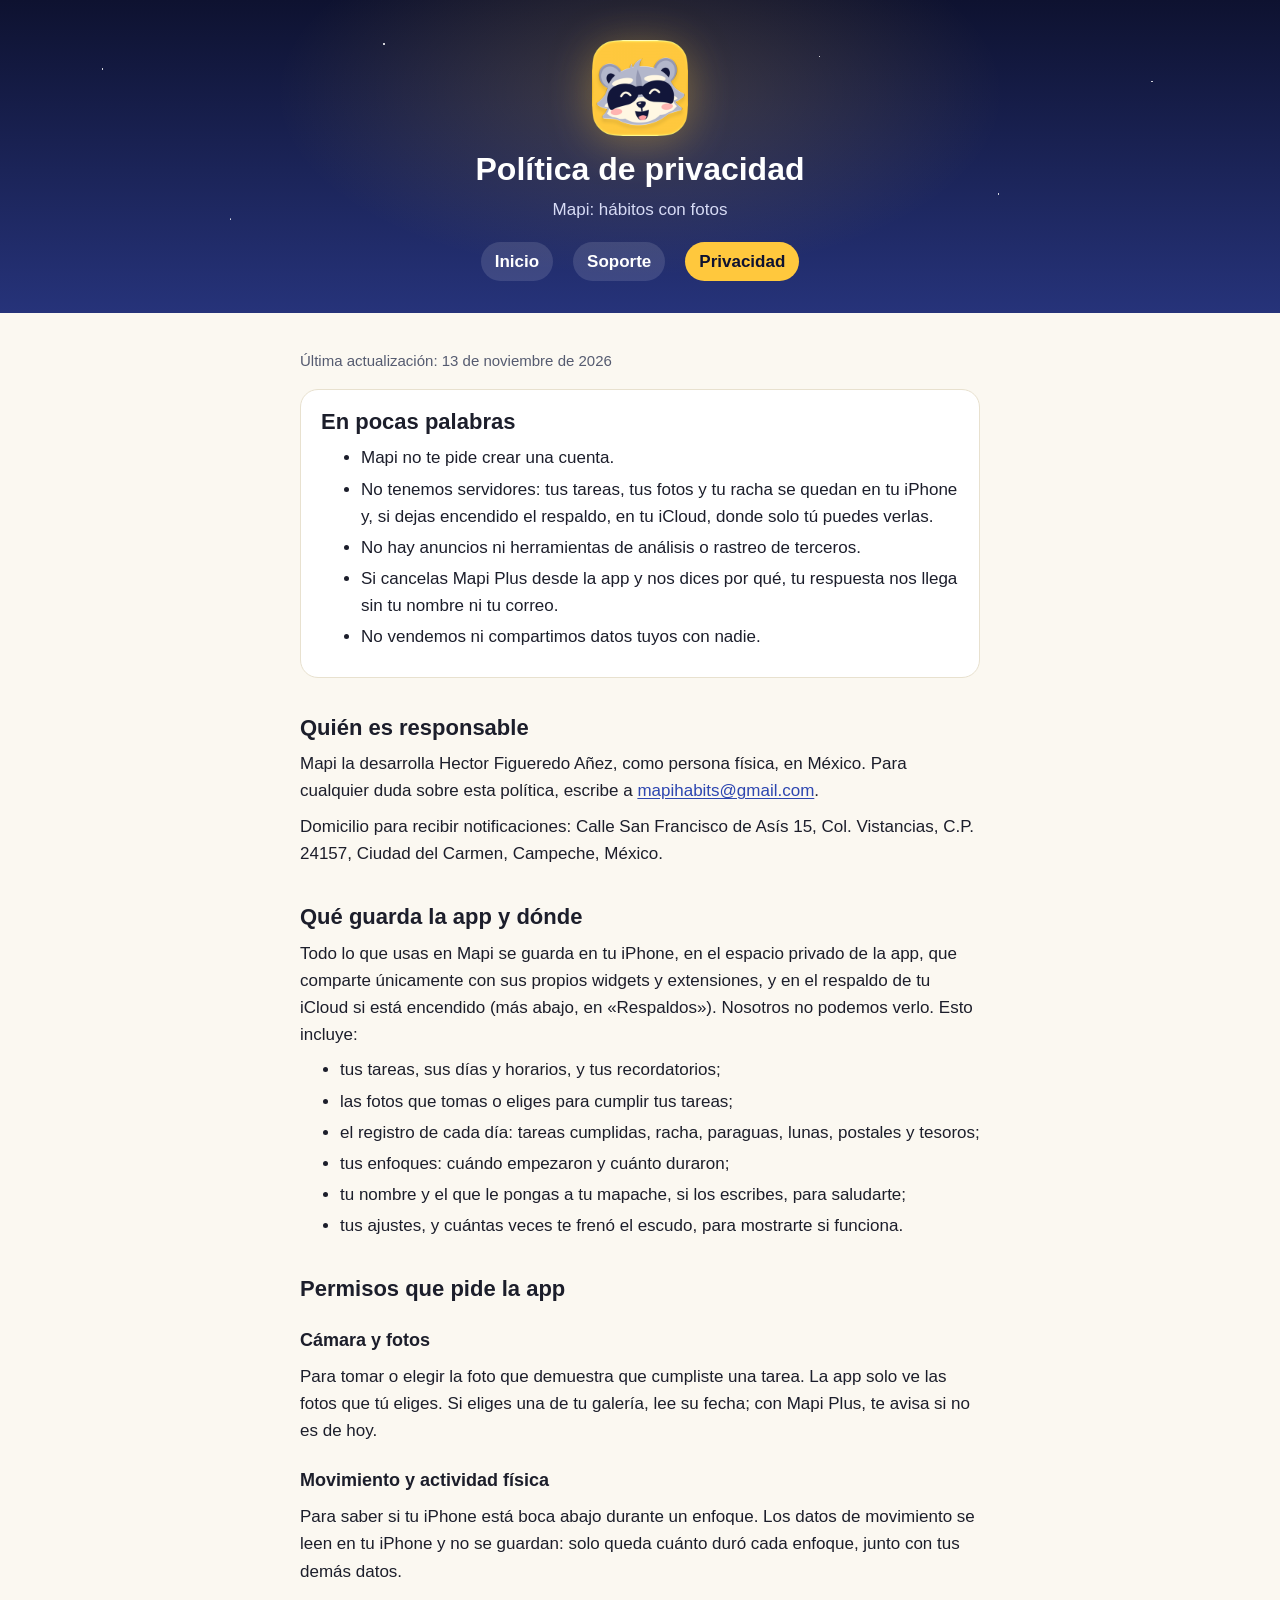
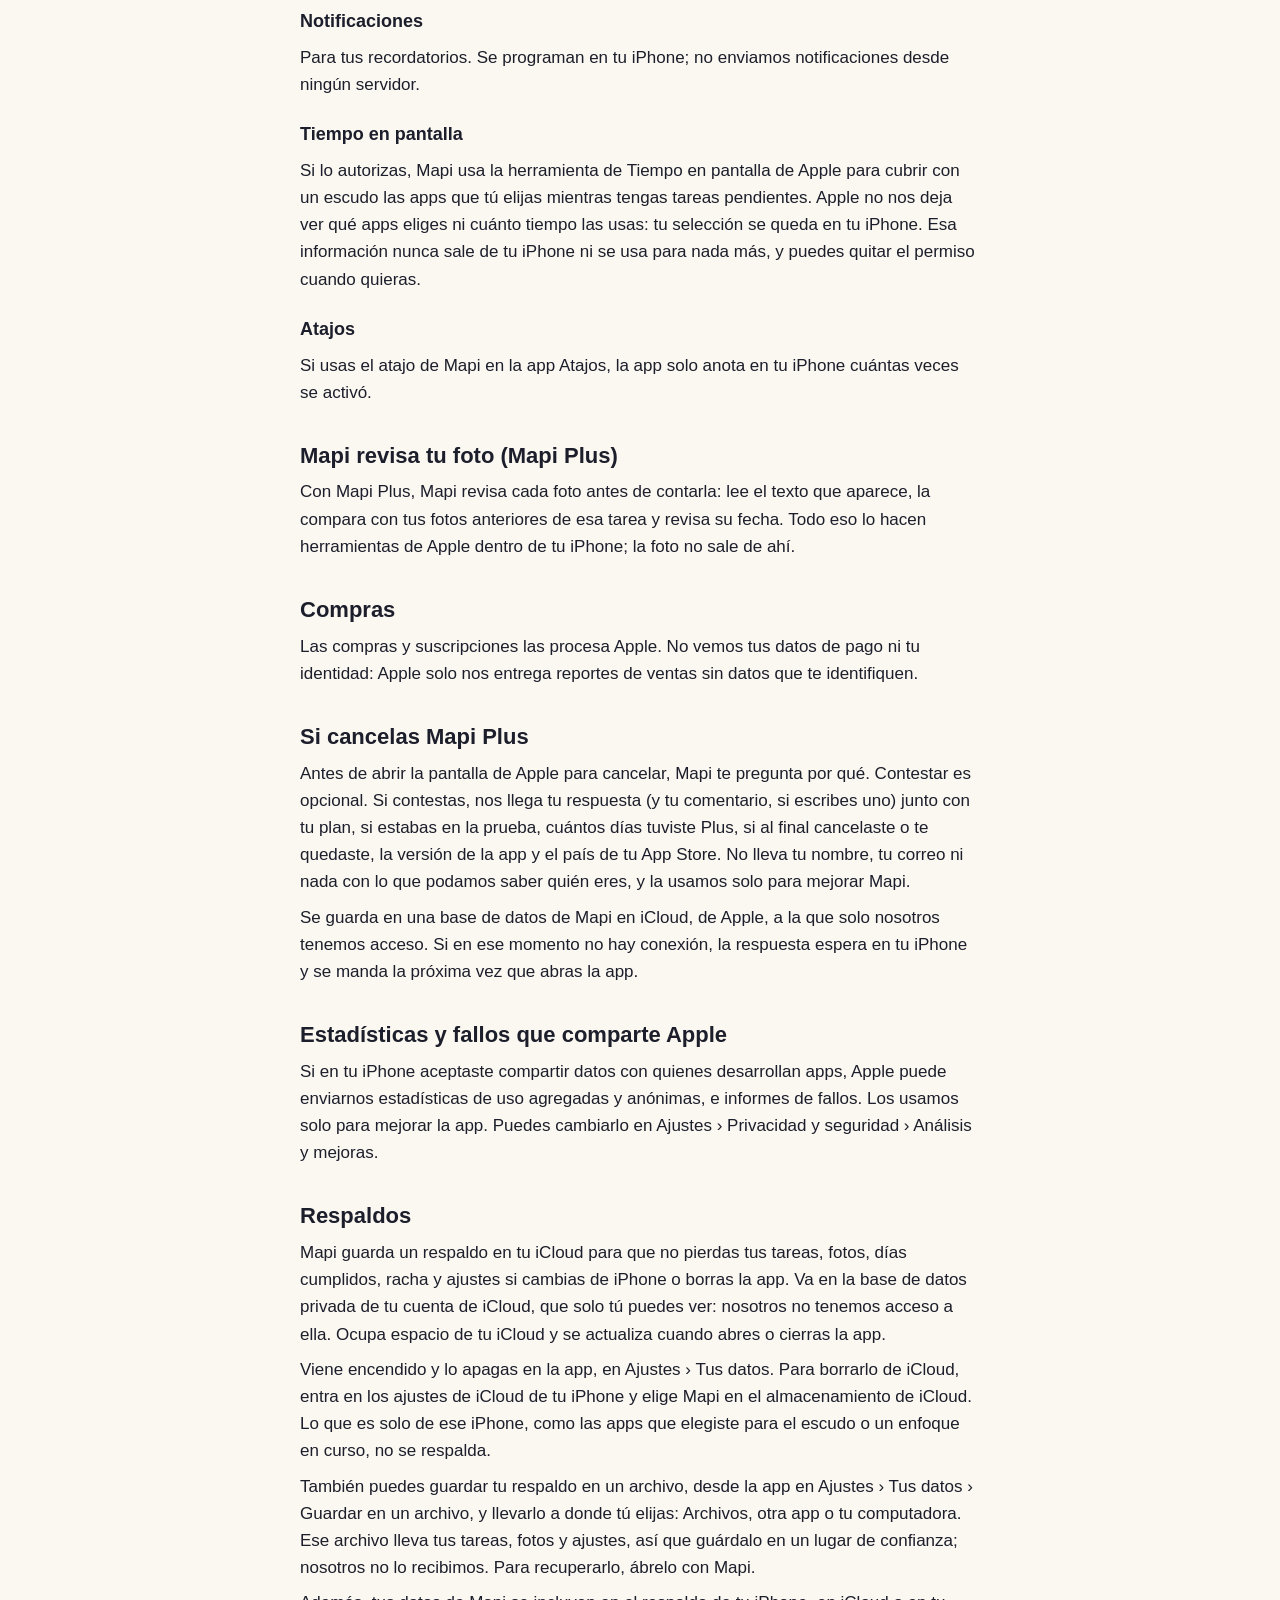
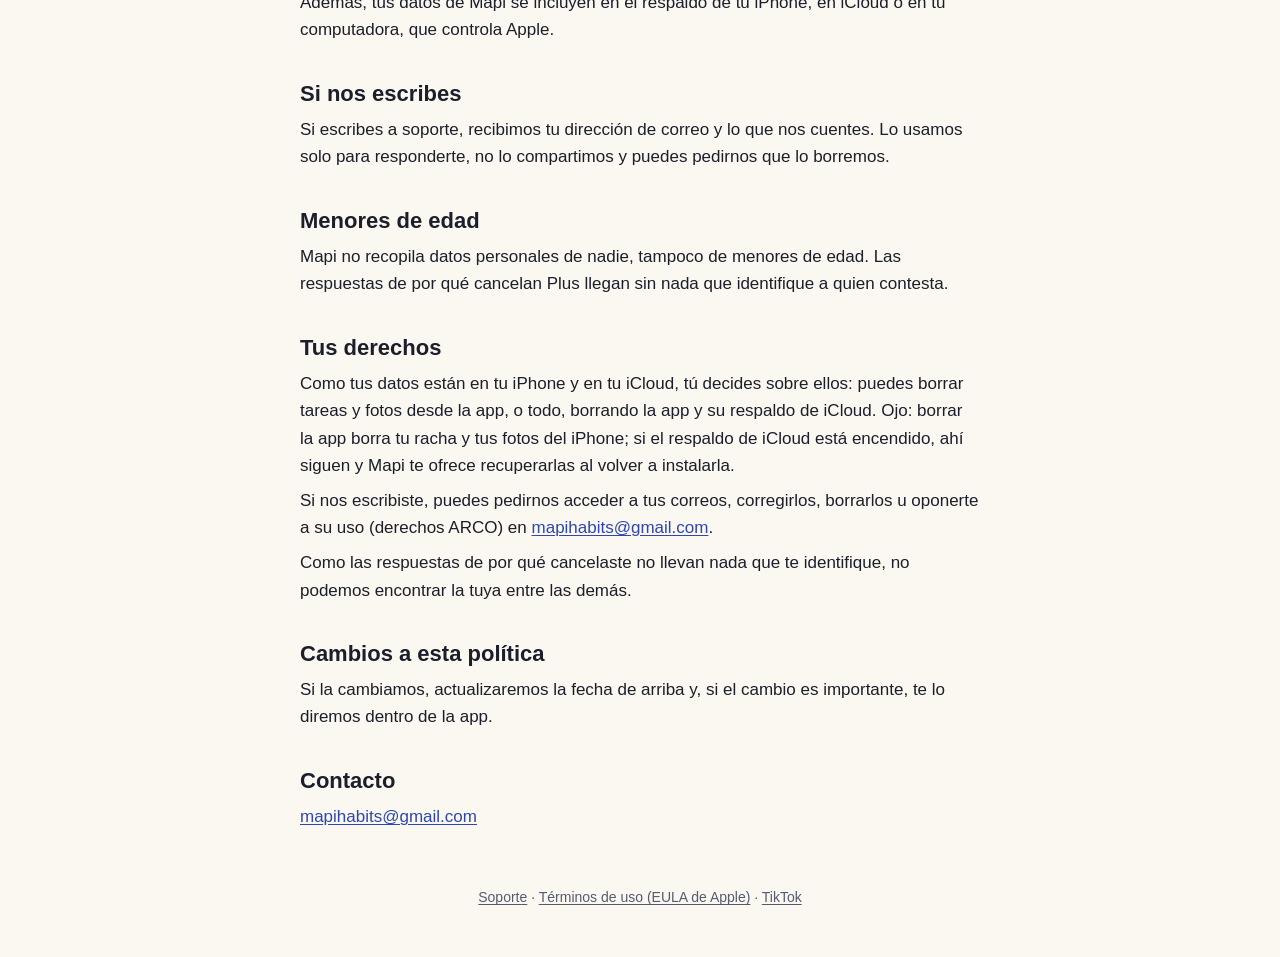
==== commit 06d7ba02: "Cuentas nuevas del armario y política de cancelar Plus El armario dice 4 piezas gratis y 57 con Plus" ====
--- a/privacidad.html
+++ b/privacidad.html
@@ -21,7 +21,7 @@
   </header>
 
   <main>
-    <p class="nota">Última actualización: 12 de noviembre de 2026</p>
+    <p class="nota">Última actualización: 13 de noviembre de 2026</p>
 
     <section class="tarjeta">
       <h2>En pocas palabras</h2>
@@ -29,6 +29,7 @@
         <li>Mapi no te pide crear una cuenta.</li>
         <li>No tenemos servidores: tus tareas, tus fotos y tu racha se quedan en tu iPhone y, si dejas encendido el respaldo, en tu iCloud, donde solo tú puedes verlas.</li>
         <li>No hay anuncios ni herramientas de análisis o rastreo de terceros.</li>
+        <li>Si cancelas Mapi Plus desde la app y nos dices por qué, tu respuesta nos llega sin tu nombre ni tu correo.</li>
         <li>No vendemos ni compartimos datos tuyos con nadie.</li>
       </ul>
     </section>
@@ -66,6 +67,10 @@
     <h2>Compras</h2>
     <p>Las compras y suscripciones las procesa Apple. No vemos tus datos de pago ni tu identidad: Apple solo nos entrega reportes de ventas sin datos que te identifiquen.</p>
 
+    <h2>Si cancelas Mapi Plus</h2>
+    <p>Antes de abrir la pantalla de Apple para cancelar, Mapi te pregunta por qué. Contestar es opcional. Si contestas, nos llega tu respuesta (y tu comentario, si escribes uno) junto con tu plan, si estabas en la prueba, cuántos días tuviste Plus, si al final cancelaste o te quedaste, la versión de la app y el país de tu App Store. No lleva tu nombre, tu correo ni nada con lo que podamos saber quién eres, y la usamos solo para mejorar Mapi.</p>
+    <p>Se guarda en una base de datos de Mapi en iCloud, de Apple, a la que solo nosotros tenemos acceso. Si en ese momento no hay conexión, la respuesta espera en tu iPhone y se manda la próxima vez que abras la app.</p>
+
     <h2>Estadísticas y fallos que comparte Apple</h2>
     <p>Si en tu iPhone aceptaste compartir datos con quienes desarrollan apps, Apple puede enviarnos estadísticas de uso agregadas y anónimas, e informes de fallos. Los usamos solo para mejorar la app. Puedes cambiarlo en Ajustes › Privacidad y seguridad › Análisis y mejoras.</p>
 
@@ -79,11 +84,12 @@
     <p>Si escribes a soporte, recibimos tu dirección de correo y lo que nos cuentes. Lo usamos solo para responderte, no lo compartimos y puedes pedirnos que lo borremos.</p>
 
     <h2>Menores de edad</h2>
-    <p>Mapi no recopila datos de nadie, tampoco de menores de edad.</p>
+    <p>Mapi no recopila datos personales de nadie, tampoco de menores de edad. Las respuestas de por qué cancelan Plus llegan sin nada que identifique a quien contesta.</p>
 
     <h2>Tus derechos</h2>
     <p>Como tus datos están en tu iPhone y en tu iCloud, tú decides sobre ellos: puedes borrar tareas y fotos desde la app, o todo, borrando la app y su respaldo de iCloud. Ojo: borrar la app borra tu racha y tus fotos del iPhone; si el respaldo de iCloud está encendido, ahí siguen y Mapi te ofrece recuperarlas al volver a instalarla.</p>
     <p>Si nos escribiste, puedes pedirnos acceder a tus correos, corregirlos, borrarlos u oponerte a su uso (derechos ARCO) en <a href="mailto:mapihabits@gmail.com">mapihabits@gmail.com</a>.</p>
+    <p>Como las respuestas de por qué cancelaste no llevan nada que te identifique, no podemos encontrar la tuya entre las demás.</p>
 
     <h2>Cambios a esta política</h2>
     <p>Si la cambiamos, actualizaremos la fecha de arriba y, si el cambio es importante, te lo diremos dentro de la app.</p>
